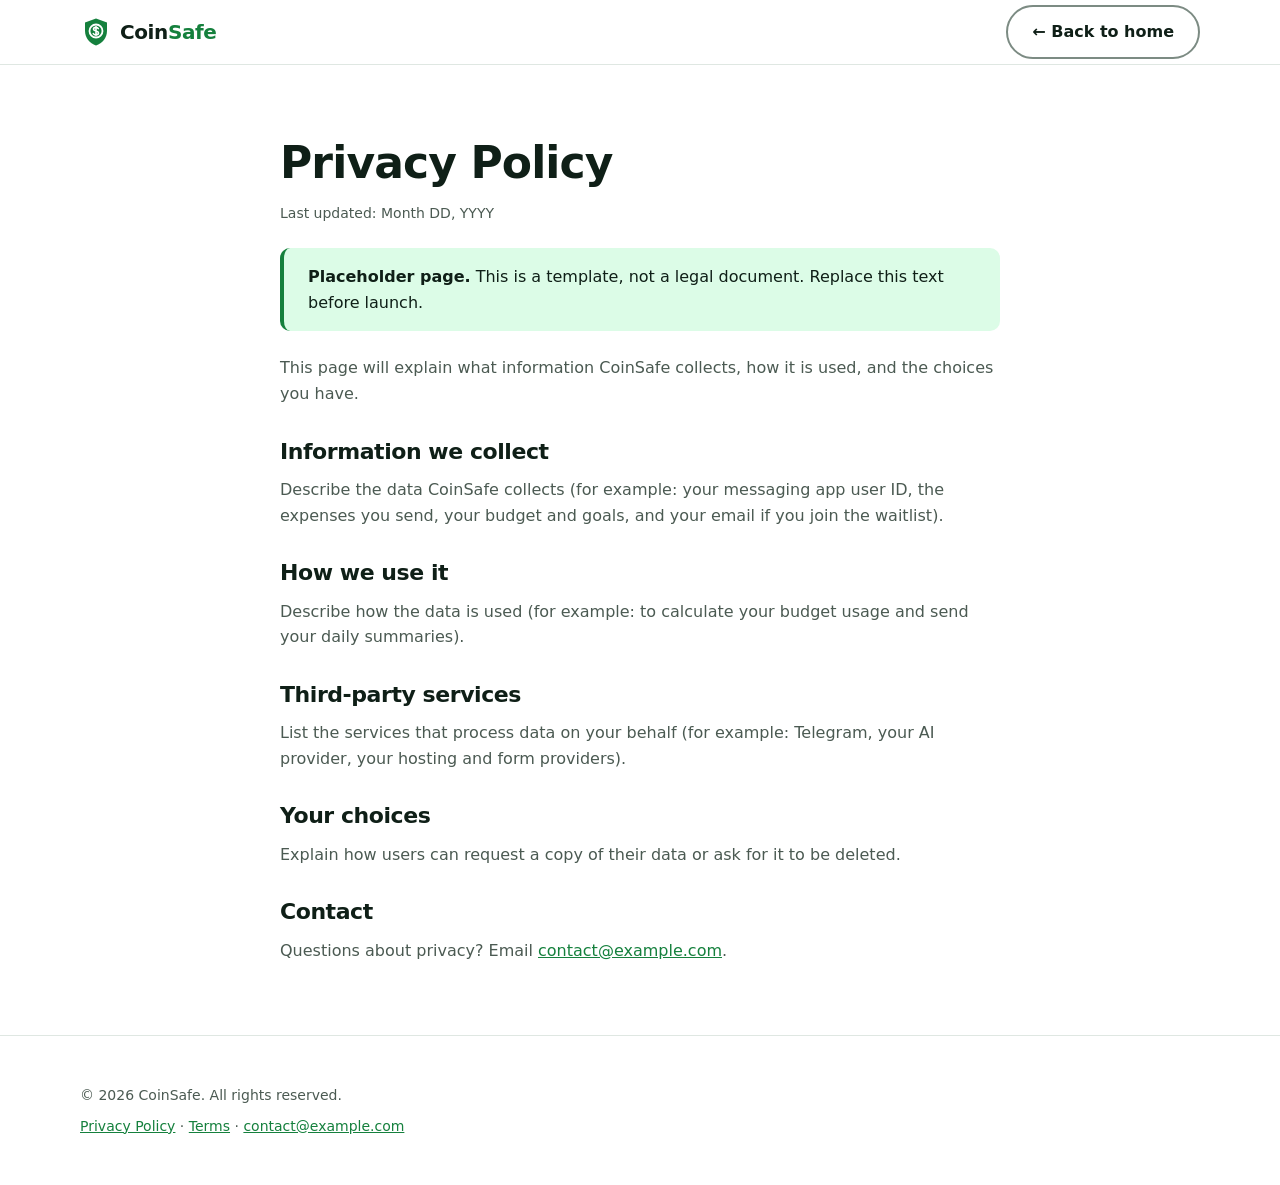
==== privacy.html @ c2e5a9f9 "Add footer and placeholder Privacy Policy and Terms pages Co-Authored-By: Claude Opus 5.5 <noreply@a" ====
<!DOCTYPE html>
<html lang="en">
<head>
  <meta charset="UTF-8">
  <meta name="viewport" content="width=device-width, initial-scale=1">
  <title>Privacy Policy — CoinSafe</title>
  <meta name="robots" content="noindex">
  <meta name="theme-color" content="#15803d">
  <meta name="color-scheme" content="light dark">
  <link rel="icon" href="assets/logo.svg" type="image/svg+xml">
  <link rel="stylesheet" href="styles.css">
  <script src="script.js" defer></script>
</head>
<body>
  <a class="skip-link" href="#main">Skip to main content</a>

  <header class="site-header">
    <div class="container header-inner">
      <a class="logo" href="index.html">
        <img src="assets/logo.svg" alt="" width="32" height="32">
        <span>Coin<span class="logo-accent">Safe</span></span>
      </a>
      <a class="btn btn--secondary" href="index.html">&larr; Back to home</a>
    </div>
  </header>

  <main id="main" class="container legal">
    <h1>Privacy Policy</h1>
    <p class="legal__updated">Last updated: <!-- TODO: date -->Month DD, YYYY</p>

    <!-- TODO: replace this whole page with your real Privacy Policy.
         Consider asking a lawyer to review it before launch. -->
    <div class="notice" role="note">
      <strong>Placeholder page.</strong> This is a template, not a legal document. Replace this text before launch.
    </div>

    <p>This page will explain what information CoinSafe collects, how it is used, and the choices you have.</p>

      <h2>Information we collect</h2>
      <p>Describe the data CoinSafe collects (for example: your messaging app user ID, the expenses you send, your budget and goals, and your email if you join the waitlist).</p>

      <h2>How we use it</h2>
      <p>Describe how the data is used (for example: to calculate your budget usage and send your daily summaries).</p>

      <h2>Third-party services</h2>
      <p>List the services that process data on your behalf (for example: Telegram, your AI provider, your hosting and form providers).</p>

      <h2>Your choices</h2>
      <p>Explain how users can request a copy of their data or ask for it to be deleted.</p>

      <h2>Contact</h2>
      <p>Questions about privacy? Email <a href="mailto:contact@example.com">contact@example.com</a>.</p>
  </main>

  <footer class="site-footer">
    <div class="container footer-bottom">
      <p>&copy; <span data-year>2026</span> CoinSafe. All rights reserved.</p>
      <p><a href="privacy.html">Privacy Policy</a> · <a href="terms.html">Terms</a> · <a href="mailto:contact@example.com">contact@example.com</a></p>
    </div>
  </footer>
</body>
</html>
---- styles.css ----
/* =========================================================
   CoinSafe — styles.css

   Mobile-first: the base styles are for small screens.
   Media queries with (min-width: ...) add layout for
   bigger screens.
   ========================================================= */


/* ---------------------------------------------------------
   1. Design tokens (CSS variables)
   Change a value here and it updates everywhere.
   --------------------------------------------------------- */
:root {
  /* Brand colors that never change between light/dark mode */
  --color-brand: #15803d;          /* logo, icon badges, user chat bubbles */
  --color-icon-muted: #64748b;     /* "coming soon" icons */

  /* Light mode (default) */
  --color-primary: #15803d;        /* buttons, links, accents */
  --color-primary-hover: #166534;
  --color-on-primary: #ffffff;     /* text placed on top of --color-primary */
  --color-primary-soft: #dcfce7;   /* light green backgrounds */
  --color-bg: #ffffff;
  --color-surface: #f4f7f5;        /* alternate sections */
  --color-surface-raised: #ffffff; /* cards */
  --color-text: #0f1f17;
  --color-muted: #4b5a52;
  --color-border: #dfe7e2;
  --color-input-border: #7c8b83;
  --color-error: #b91c1c;
  --chat-bg: #e8efea;

  --shadow-sm: 0 1px 2px rgb(15 31 23 / 0.06);
  --shadow: 0 8px 24px rgb(15 31 23 / 0.08);
  --shadow-lg: 0 24px 48px -12px rgb(15 31 23 / 0.22);

  /* Spacing scale (1rem = 16px) */
  --space-1: 0.25rem;
  --space-2: 0.5rem;
  --space-3: 0.75rem;
  --space-4: 1rem;
  --space-5: 1.5rem;
  --space-6: 2rem;
  --space-7: 3rem;
  --space-8: 4.5rem;
  --space-9: 6rem;

  --radius-sm: 10px;
  --radius: 14px;
  --radius-lg: 22px;
  --radius-full: 999px;

  --container: 1120px;
  --font-sans: system-ui, -apple-system, "Segoe UI", Roboto, "Helvetica Neue", Arial, sans-serif;
  --transition: 200ms ease;
}

/* Dark mode: follows the user's operating system setting.
   We only redefine the variables — every rule that uses them
   updates automatically. */
@media (prefers-color-scheme: dark) {
  :root {
    --color-primary: #4ade80;
    --color-primary-hover: #86efac;
    --color-on-primary: #052e16;
    --color-primary-soft: #133524;
    --color-bg: #0b1310;
    --color-surface: #111c17;
    --color-surface-raised: #16241e;
    --color-text: #e8f0eb;
    --color-muted: #a6b8ae;
    --color-border: #24352d;
    --color-input-border: #5f7268;
    --color-error: #f87171;
    --chat-bg: #0e1814;

    --shadow-sm: 0 1px 2px rgb(0 0 0 / 0.3);
    --shadow: 0 8px 24px rgb(0 0 0 / 0.35);
    --shadow-lg: 0 24px 48px -12px rgb(0 0 0 / 0.6);
  }
}


/* ---------------------------------------------------------
   2. Reset & base
   --------------------------------------------------------- */
*,
*::before,
*::after {
  box-sizing: border-box; /* padding/border are included in width */
}

* {
  margin: 0;
}

/* Smooth scrolling for menu links — only if the user is OK with motion */
@media (prefers-reduced-motion: no-preference) {
  html {
    scroll-behavior: smooth;
  }
}

body {
  font-family: var(--font-sans);
  font-size: 1rem;
  line-height: 1.6;
  color: var(--color-text);
  background: var(--color-bg);
  -webkit-font-smoothing: antialiased;
}

img,
svg {
  display: block;
  max-width: 100%;
}

a {
  color: var(--color-primary);
}

a:hover {
  color: var(--color-primary-hover);
}

button,
input {
  font: inherit;
  color: inherit;
}

h1,
h2,
h3 {
  line-height: 1.2;
  letter-spacing: -0.02em;
}

ul[role="list"],
ol[role="list"] {
  list-style: none;
  padding: 0;
}

/* A clear focus ring, shown only when navigating with the keyboard */
:focus-visible {
  outline: 3px solid var(--color-primary);
  outline-offset: 3px;
}

/* Stops the sticky header from covering section titles after a menu click */
[id] {
  scroll-margin-top: 80px;
}


/* ---------------------------------------------------------
   3. Reusable pieces (utilities & components)
   --------------------------------------------------------- */

/* Centers content and keeps a 1rem gap from the screen edges */
.container {
  width: min(100% - 2rem, var(--container));
  margin-inline: auto;
}

/* Hidden on screen, but still read by screen readers */
.visually-hidden {
  position: absolute !important;
  width: 1px;
  height: 1px;
  padding: 0;
  margin: -1px;
  overflow: hidden;
  clip: rect(0, 0, 0, 0);
  white-space: nowrap;
  border: 0;
}

.skip-link {
  position: absolute;
  top: -100px;
  left: var(--space-4);
  z-index: 100;
  padding: var(--space-3) var(--space-4);
  border-radius: var(--radius-sm);
  background: var(--color-brand);
  color: #fff;
  font-weight: 600;
}

.skip-link:focus {
  top: var(--space-4);
  color: #fff;
}

/* Sections */
.section {
  padding-block: var(--space-8);
}

.section--alt {
  background: var(--color-surface);
}

.section-header {
  max-width: 640px;
  margin: 0 auto var(--space-7);
  text-align: center;
}

.eyebrow {
  display: inline-block;
  margin-bottom: var(--space-2);
  font-size: 0.8125rem;
  font-weight: 700;
  letter-spacing: 0.08em;
  text-transform: uppercase;
  color: var(--color-primary);
}

/* clamp(min, preferred, max): font grows with the screen, within limits */
.section-title {
  font-size: clamp(1.75rem, 1.2rem + 2.5vw, 2.5rem);
}

.section-subtitle {
  margin-top: var(--space-3);
  font-size: 1.0625rem;
  color: var(--color-muted);
}

/* Buttons */
.btn {
  display: inline-flex;
  align-items: center;
  justify-content: center;
  gap: var(--space-2);
  min-height: 48px; /* big enough to tap with a thumb */
  padding: var(--space-3) var(--space-5);
  border: 2px solid transparent;
  border-radius: var(--radius-full);
  font-weight: 600;
  text-decoration: none;
  cursor: pointer;
  transition: background-color var(--transition), border-color var(--transition),
              color var(--transition), transform var(--transition);
}

.btn:active {
  transform: translateY(1px);
}

.btn--primary {
  background: var(--color-primary);
  color: var(--color-on-primary);
}

.btn--primary:hover {
  background: var(--color-primary-hover);
  color: var(--color-on-primary);
}

.btn--secondary {
  background: transparent;
  border-color: var(--color-input-border);
  color: var(--color-text);
}

.btn--secondary:hover {
  border-color: var(--color-primary);
  color: var(--color-primary);
}

.btn--lg {
  min-height: 56px;
  padding-inline: var(--space-6);
  font-size: 1.0625rem;
}

.btn--block {
  width: 100%;
}

/* Green square that holds a white icon */
.icon-badge {
  display: grid;
  place-items: center;
  flex-shrink: 0;
  width: 48px;
  height: 48px;
  border-radius: var(--radius);
  background: var(--color-brand);
}

.icon-badge img {
  width: 24px;
  height: 24px;
}

.icon-badge--lg {
  width: 56px;
  height: 56px;
}

.icon-badge--lg img {
  width: 28px;
  height: 28px;
}

/* Cards */
.card {
  padding: var(--space-6);
  border: 1px solid var(--color-border);
  border-radius: var(--radius-lg);
  background: var(--color-surface-raised);
  box-shadow: var(--shadow-sm);
}

.card h3 {
  font-size: 1.1875rem;
}

.card p {
  margin-top: var(--space-2);
  color: var(--color-muted);
}


/* ---------------------------------------------------------
   4. Header
   --------------------------------------------------------- */
.site-header {
  position: sticky; /* stays at the top while scrolling */
  top: 0;
  z-index: 50;
  border-bottom: 1px solid var(--color-border);
  background: var(--color-bg); /* fallback for older browsers */
  background: color-mix(in srgb, var(--color-bg) 90%, transparent);
  -webkit-backdrop-filter: blur(12px);
  backdrop-filter: blur(12px);
}

.header-inner {
  display: flex;
  flex-wrap: wrap;
  align-items: center;
  justify-content: space-between;
  gap: var(--space-2) var(--space-4);
  min-height: 64px;
}

.logo {
  display: inline-flex;
  align-items: center;
  gap: var(--space-2);
  font-size: 1.25rem;
  font-weight: 800;
  letter-spacing: -0.02em;
  color: var(--color-text);
  text-decoration: none;
}

.logo:hover {
  color: var(--color-text);
}

.logo svg {
  width: 32px;
  height: 32px;
}

.logo-accent {
  color: var(--color-primary);
}

/* Hamburger: hidden unless JavaScript is running (class "js" on <html>) */
.nav-toggle {
  display: none;
  flex-direction: column;
  justify-content: center;
  gap: 5px;
  width: 44px;
  height: 44px;
  padding: 0 11px;
  border: 1px solid var(--color-border);
  border-radius: var(--radius-sm);
  background: transparent;
  cursor: pointer;
}

.js .nav-toggle {
  display: inline-flex;
}

.nav-toggle__bar {
  display: block;
  width: 100%;
  height: 2px;
  border-radius: 2px;
  background: var(--color-text);
  transition: transform var(--transition), opacity var(--transition);
}

/* When open, the 3 bars turn into an "X" */
.nav-toggle[aria-expanded="true"] .nav-toggle__bar:nth-child(1) {
  transform: translateY(7px) rotate(45deg);
}

.nav-toggle[aria-expanded="true"] .nav-toggle__bar:nth-child(2) {
  opacity: 0;
}

.nav-toggle[aria-expanded="true"] .nav-toggle__bar:nth-child(3) {
  transform: translateY(-7px) rotate(-45deg);
}

/* Without JS the links simply wrap below the logo */
.site-nav {
  width: 100%;
}

.nav-list {
  display: flex;
  flex-wrap: wrap;
  gap: var(--space-1);
  padding-bottom: var(--space-2);
}

/* With JS (mobile): the menu becomes a dropdown, hidden until opened */
.js .site-nav {
  display: none;
  position: absolute;
  top: 100%;
  left: 0;
  right: 0;
  padding: var(--space-3) var(--space-4) var(--space-5);
  border-bottom: 1px solid var(--color-border);
  background: var(--color-bg);
  box-shadow: var(--shadow);
}

.js .site-nav.is-open {
  display: block;
}

.js .nav-list {
  flex-direction: column;
  padding: 0;
}

.nav-link {
  display: block;
  padding: var(--space-3);
  border-radius: var(--radius-sm);
  font-weight: 500;
  color: var(--color-text);
  text-decoration: none;
}

.nav-link:hover {
  background: var(--color-surface);
  color: var(--color-primary);
}

.nav-cta {
  margin-top: var(--space-2);
}

.nav-cta .btn {
  width: 100%;
}

/* Desktop: menu always visible, in a row */
@media (min-width: 900px) {
  .header-inner {
    flex-wrap: nowrap;
  }

  .js .nav-toggle {
    display: none;
  }

  .site-nav,
  .js .site-nav {
    display: block;
    position: static;
    width: auto;
    padding: 0;
    border: 0;
    background: none;
    box-shadow: none;
  }

  .nav-list,
  .js .nav-list {
    flex-direction: row;
    align-items: center;
    padding: 0;
  }

  .nav-link {
    padding: var(--space-2) var(--space-3);
  }

  .nav-cta {
    margin: 0 0 0 var(--space-3);
  }

  .nav-cta .btn {
    width: auto;
    min-height: 44px;
  }
}


/* ---------------------------------------------------------
   5. Hero
   --------------------------------------------------------- */
.hero {
  overflow: hidden;
  padding-block: var(--space-8) var(--space-9);
  /* soft green glow behind the content */
  background:
    radial-gradient(ellipse 80% 60% at 75% 0%, var(--color-primary-soft), transparent 70%),
    var(--color-bg);
}

.hero-inner {
  display: grid;
  align-items: center;
  gap: var(--space-7);
}

.hero-title {
  font-size: clamp(2.25rem, 1.4rem + 4.2vw, 3.75rem);
  font-weight: 800;
  letter-spacing: -0.035em;
}

.text-accent {
  color: var(--color-primary);
}

.hero-subtitle {
  max-width: 36rem;
  margin-top: var(--space-5);
  font-size: clamp(1.0625rem, 1rem + 0.4vw, 1.25rem);
  color: var(--color-muted);
}

.hero-actions {
  display: flex;
  flex-wrap: wrap;
  gap: var(--space-3);
  margin-top: var(--space-6);
}

.hero-actions .btn {
  flex: 1 1 auto; /* full-width buttons on small screens */
}

.hero-note {
  margin-top: var(--space-4);
  font-size: 0.9375rem;
  color: var(--color-muted);
}

/* The "daily summary" preview card */
.summary-card {
  max-width: 360px;
  margin-inline: auto;
  padding: var(--space-6);
  border: 1px solid var(--color-border);
  border-radius: var(--radius-lg);
  background: var(--color-surface-raised);
  box-shadow: var(--shadow-lg);
  transform: rotate(2deg);
}

.summary-card__header {
  display: flex;
  align-items: center;
  gap: var(--space-2);
  font-size: 0.875rem;
  font-weight: 600;
  color: var(--color-muted);
}

.summary-card__dot {
  width: 10px;
  height: 10px;
  border-radius: 50%;
  background: var(--color-primary);
  box-shadow: 0 0 0 4px var(--color-primary-soft);
}

.summary-card__label {
  margin-top: var(--space-5);
  font-size: 0.875rem;
  color: var(--color-muted);
}

.summary-card__value {
  font-size: 3rem;
  font-weight: 800;
  line-height: 1.1;
  letter-spacing: -0.03em;
}

.progress {
  height: 10px;
  margin-top: var(--space-3);
  overflow: hidden;
  border-radius: var(--radius-full);
  background: var(--color-border);
}

.progress__bar {
  width: var(--value, 0%);
  height: 100%;
  border-radius: inherit;
  background: var(--color-primary);
}

.summary-card__meta {
  margin-top: var(--space-2);
  font-size: 0.875rem;
  color: var(--color-muted);
}

.summary-card__list {
  display: grid;
  gap: var(--space-2);
  margin-top: var(--space-5);
  padding-top: var(--space-4);
  border-top: 1px solid var(--color-border);
  font-size: 0.9375rem;
}

.summary-card__list li {
  display: flex;
  justify-content: space-between;
}

@media (min-width: 900px) {
  .hero-inner {
    grid-template-columns: 1.15fr 0.85fr;
  }

  .hero-actions .btn {
    flex: 0 0 auto;
  }
}


/* ---------------------------------------------------------
   6. How it works
   --------------------------------------------------------- */
.steps {
  display: grid;
  gap: var(--space-5);
}

.step__top {
  display: flex;
  align-items: center;
  justify-content: space-between;
  margin-bottom: var(--space-5);
}

.step__number {
  padding: var(--space-1) var(--space-3);
  border-radius: var(--radius-full);
  background: var(--color-primary-soft);
  font-size: 0.8125rem;
  font-weight: 700;
  color: var(--color-primary);
}

@media (min-width: 768px) {
  .steps {
    grid-template-columns: repeat(3, 1fr);
  }
}


/* ---------------------------------------------------------
   7. Demo — phone mockup
   --------------------------------------------------------- */
.demo-inner {
  display: grid;
  align-items: center;
  gap: var(--space-7);
}

.checklist {
  display: grid;
  gap: var(--space-3);
  margin-top: var(--space-6);
}

.checklist li {
  display: flex;
  align-items: center;
  gap: var(--space-3);
  font-weight: 500;
}

/* The green check circle is a pseudo-element using check.svg */
.checklist li::before {
  content: "";
  flex-shrink: 0;
  width: 24px;
  height: 24px;
  border-radius: 50%;
  background: var(--color-brand) url("assets/icons/check.svg") center / 14px no-repeat;
}

.phone {
  position: relative;
  width: min(100%, 340px);
  margin-inline: auto;
  padding: 10px;
  border-radius: 44px;
  background: #0d1512;
  box-shadow: var(--shadow-lg), inset 0 0 0 2px #26332d;
}

/* The camera "notch" */
.phone::before {
  content: "";
  position: absolute;
  top: 20px;
  left: 50%;
  z-index: 1;
  width: 90px;
  height: 24px;
  border-radius: var(--radius-full);
  background: #0d1512;
  transform: translateX(-50%);
}

.phone__screen {
  display: flex;
  flex-direction: column;
  min-height: 580px;
  overflow: hidden;
  border-radius: 34px;
  background: var(--chat-bg);
}

.chat-header {
  display: flex;
  align-items: center;
  gap: var(--space-3);
  padding: 2.75rem var(--space-4) var(--space-3);
  border-bottom: 1px solid var(--color-border);
  background: var(--color-surface-raised);
}

.chat-header__avatar {
  width: 36px;
  height: 36px;
}

.chat-header__name {
  font-size: 0.9375rem;
  font-weight: 700;
  line-height: 1.2;
}

.chat-header__status {
  font-size: 0.75rem;
  color: var(--color-muted);
}

.chat {
  flex: 1;
  display: flex;
  flex-direction: column;
  gap: var(--space-2);
  padding: var(--space-4) var(--space-3);
}

.msg {
  max-width: 85%;
  padding: var(--space-2) var(--space-3);
  border-radius: 16px;
  font-size: 0.875rem;
  line-height: 1.45;
  box-shadow: var(--shadow-sm);
}

/* align-self pushes each bubble left (bot) or right (user) */
.msg--user {
  align-self: flex-end;
  border-bottom-right-radius: 4px;
  background: var(--color-brand);
  color: #fff;
}

.msg--bot {
  align-self: flex-start;
  border-bottom-left-radius: 4px;
  background: var(--color-surface-raised);
}

.msg__time {
  display: block;
  margin-top: 2px;
  font-size: 0.6875rem;
  text-align: right;
  color: var(--color-muted);
}

.msg--user .msg__time {
  color: #dcfce7;
}

.chat-input {
  display: flex;
  align-items: center;
  margin: var(--space-3);
  padding: var(--space-2) var(--space-2) var(--space-2) var(--space-4);
  border: 1px solid var(--color-border);
  border-radius: var(--radius-full);
  background: var(--color-surface-raised);
  font-size: 0.875rem;
  color: var(--color-muted);
}

.chat-input__send {
  display: grid;
  place-items: center;
  width: 32px;
  height: 32px;
  margin-left: auto;
  border-radius: 50%;
  background: var(--color-brand);
}

@media (min-width: 900px) {
  .demo-inner {
    grid-template-columns: 1fr 1fr;
  }
}


/* ---------------------------------------------------------
   8. Choose your app
   --------------------------------------------------------- */
.apps-grid {
  display: grid;
  gap: var(--space-5);
}

.app-card {
  position: relative;
  display: flex;
  flex-direction: column;
  align-items: flex-start;
  gap: var(--space-3);
  padding: var(--space-6);
  border: 1px solid var(--color-border);
  border-radius: var(--radius-lg);
  background: var(--color-surface-raised);
}

.app-card h3 {
  font-size: 1.25rem;
}

.app-card p {
  flex-grow: 1; /* pushes the button to the bottom so all cards line up */
  color: var(--color-muted);
}

.app-card .btn {
  margin-top: var(--space-3);
}

.app-card--active {
  border: 2px solid var(--color-primary);
  box-shadow: var(--shadow);
}

/* "Faded" look for coming-soon cards. We don't use opacity on the
   whole card, because that would make the text hard to read. */
.app-card--soon {
  border-style: dashed;
  background: var(--color-surface);
}

.app-card--soon .icon-badge {
  background: var(--color-icon-muted);
}

.app-card--soon h3 {
  color: var(--color-muted);
}

.badge {
  position: absolute;
  top: var(--space-5);
  right: var(--space-5);
  padding: var(--space-1) 0.625rem;
  border-radius: var(--radius-full);
  font-size: 0.75rem;
  font-weight: 700;
  letter-spacing: 0.02em;
}

.badge--live {
  background: var(--color-primary-soft);
  color: var(--color-primary);
}

.badge--soon {
  background: var(--color-border);
  color: var(--color-muted);
}

@media (min-width: 640px) {
  .apps-grid {
    grid-template-columns: repeat(2, 1fr);
  }
}

@media (min-width: 1024px) {
  .apps-grid {
    grid-template-columns: repeat(4, 1fr);
  }
}


/* ---------------------------------------------------------
   9. Waitlist dialog & form
   --------------------------------------------------------- */
.dialog {
  width: min(100% - 2rem, 440px);
  max-height: calc(100% - 2rem);
  margin: auto;
  padding: 0;
  border: 0;
  border-radius: var(--radius-lg);
  background: var(--color-surface-raised);
  color: var(--color-text);
  box-shadow: var(--shadow-lg);
}

.dialog::backdrop {
  background: rgb(5 20 13 / 0.6);
}

.dialog__content {
  position: relative;
  padding: var(--space-6);
}

.dialog__close {
  position: absolute;
  top: var(--space-3);
  right: var(--space-3);
  display: grid;
  place-items: center;
  width: 44px;
  height: 44px;
  border: 0;
  border-radius: 50%;
  background: transparent;
  color: var(--color-muted);
  cursor: pointer;
}

.dialog__close:hover {
  background: var(--color-surface);
  color: var(--color-text);
}

.dialog h2 {
  padding-right: var(--space-7);
  font-size: 1.5rem;
}

.dialog__text {
  margin-top: var(--space-2);
  color: var(--color-muted);
}

.waitlist-form {
  display: grid;
  gap: var(--space-5);
  margin-top: var(--space-5);
}

.field__label {
  display: block;
  margin-bottom: var(--space-2);
  font-weight: 600;
}

.input {
  width: 100%;
  min-height: 48px;
  padding: var(--space-3) var(--space-4);
  border: 1.5px solid var(--color-input-border);
  border-radius: var(--radius-sm);
  background: var(--color-bg);
}

.input::placeholder {
  color: var(--color-muted);
}

.input:focus-visible {
  border-color: var(--color-primary);
  outline-offset: 1px;
}

/* JS sets aria-invalid="true" when the value is wrong */
.input[aria-invalid="true"] {
  border-color: var(--color-error);
}

.fieldset {
  padding: 0;
  border: 0;
}

.checkbox-group {
  display: grid;
  gap: var(--space-2);
}

.checkbox {
  display: flex;
  align-items: center;
  gap: var(--space-3);
  min-height: 44px;
  padding: 0 var(--space-3);
  border: 1px solid var(--color-border);
  border-radius: var(--radius-sm);
  cursor: pointer;
}

/* :has() lets the label react to its checkbox being checked */
.checkbox:has(input:checked) {
  border-color: var(--color-primary);
  background: var(--color-primary-soft);
}

.checkbox input {
  width: 20px;
  height: 20px;
  accent-color: var(--color-brand);
}

.field__error {
  margin-top: var(--space-2);
  font-size: 0.875rem;
  font-weight: 500;
  color: var(--color-error);
}

.field__error:empty {
  margin: 0;
}

.form-error {
  margin-top: calc(var(--space-3) * -1);
  text-align: center;
}

.form-note {
  font-size: 0.8125rem;
  text-align: center;
  color: var(--color-muted);
}

.dialog__success {
  padding-top: var(--space-4);
  text-align: center;
}

.dialog__success:focus {
  outline: none;
}

.dialog__success h2 {
  padding-right: 0;
}

.dialog__success .btn {
  margin-top: var(--space-5);
}

.success-icon {
  display: inline-grid;
  place-items: center;
  width: 56px;
  height: 56px;
  margin-bottom: var(--space-4);
  border-radius: 50%;
  background: var(--color-brand);
}


/* ---------------------------------------------------------
   10. Features
   --------------------------------------------------------- */
.features-grid {
  display: grid;
  gap: var(--space-5);
}

.feature-card .icon-badge {
  margin-bottom: var(--space-5);
}

@media (min-width: 640px) {
  .features-grid {
    grid-template-columns: repeat(2, 1fr);
  }
}

@media (min-width: 1024px) {
  .features-grid {
    grid-template-columns: repeat(4, 1fr);
  }
}


/* ---------------------------------------------------------
   11. FAQ accordion
   --------------------------------------------------------- */
.faq-list {
  display: grid;
  gap: var(--space-3);
  max-width: 760px;
  margin-inline: auto;
}

.faq-item {
  border: 1px solid var(--color-border);
  border-radius: var(--radius);
  background: var(--color-surface-raised);
}

.faq-item[open] {
  border-color: var(--color-primary);
}

.faq-item summary {
  display: flex;
  align-items: center;
  justify-content: space-between;
  gap: var(--space-4);
  padding: var(--space-5);
  border-radius: inherit;
  font-size: 1.0625rem;
  font-weight: 600;
  list-style: none; /* removes the default triangle */
  cursor: pointer;
}

.faq-item summary::-webkit-details-marker {
  display: none; /* removes the triangle in Safari */
}

/* Our own "+" icon, which rotates into an "×" when open */
.faq-item summary::after {
  content: "+";
  flex-shrink: 0;
  display: grid;
  place-items: center;
  width: 28px;
  height: 28px;
  border-radius: 50%;
  background: var(--color-primary-soft);
  font-size: 1.25rem;
  font-weight: 500;
  line-height: 1;
  color: var(--color-primary);
  transition: transform var(--transition);
}

.faq-item[open] summary::after {
  transform: rotate(45deg);
}

.faq-answer {
  padding: 0 var(--space-5) var(--space-5);
  color: var(--color-muted);
}


/* ---------------------------------------------------------
   12. Footer
   --------------------------------------------------------- */
.site-footer {
  padding-block: var(--space-7);
  border-top: 1px solid var(--color-border);
  font-size: 0.9375rem;
}

.footer-inner {
  display: grid;
  gap: var(--space-6);
}

.footer-brand .logo img {
  width: 32px;
  height: 32px;
}

.footer-tagline {
  margin-top: var(--space-2);
  color: var(--color-muted);
}

.footer-links {
  display: flex;
  flex-wrap: wrap;
  gap: var(--space-2) var(--space-5);
}

.footer-links a {
  display: inline-block;
  padding-block: var(--space-1);
  color: var(--color-text);
  text-underline-offset: 3px;
}

.footer-links a:hover {
  color: var(--color-primary);
}

.footer-bottom {
  display: grid;
  gap: var(--space-2);
  font-size: 0.875rem;
  color: var(--color-muted);
}

.footer-inner .footer-bottom {
  padding-top: var(--space-5);
  border-top: 1px solid var(--color-border);
}

@media (min-width: 768px) {
  .footer-inner {
    grid-template-columns: 1fr auto;
    align-items: start;
  }

  .footer-inner .footer-bottom {
    grid-column: 1 / -1; /* spans both columns */
  }
}


/* ---------------------------------------------------------
   13. Legal pages (privacy.html, terms.html)
   --------------------------------------------------------- */
.legal {
  max-width: 720px;
  padding-block: var(--space-8);
}

.legal h1 {
  font-size: clamp(2rem, 1.5rem + 2vw, 2.75rem);
}

.legal h2 {
  margin-top: var(--space-6);
  font-size: 1.375rem;
}

.legal p {
  margin-top: var(--space-3);
  color: var(--color-muted);
}

.legal__updated {
  font-size: 0.875rem;
}

.notice {
  margin-block: var(--space-5);
  padding: var(--space-4) var(--space-5);
  border-left: 4px solid var(--color-primary);
  border-radius: var(--radius-sm);
  background: var(--color-primary-soft);
}
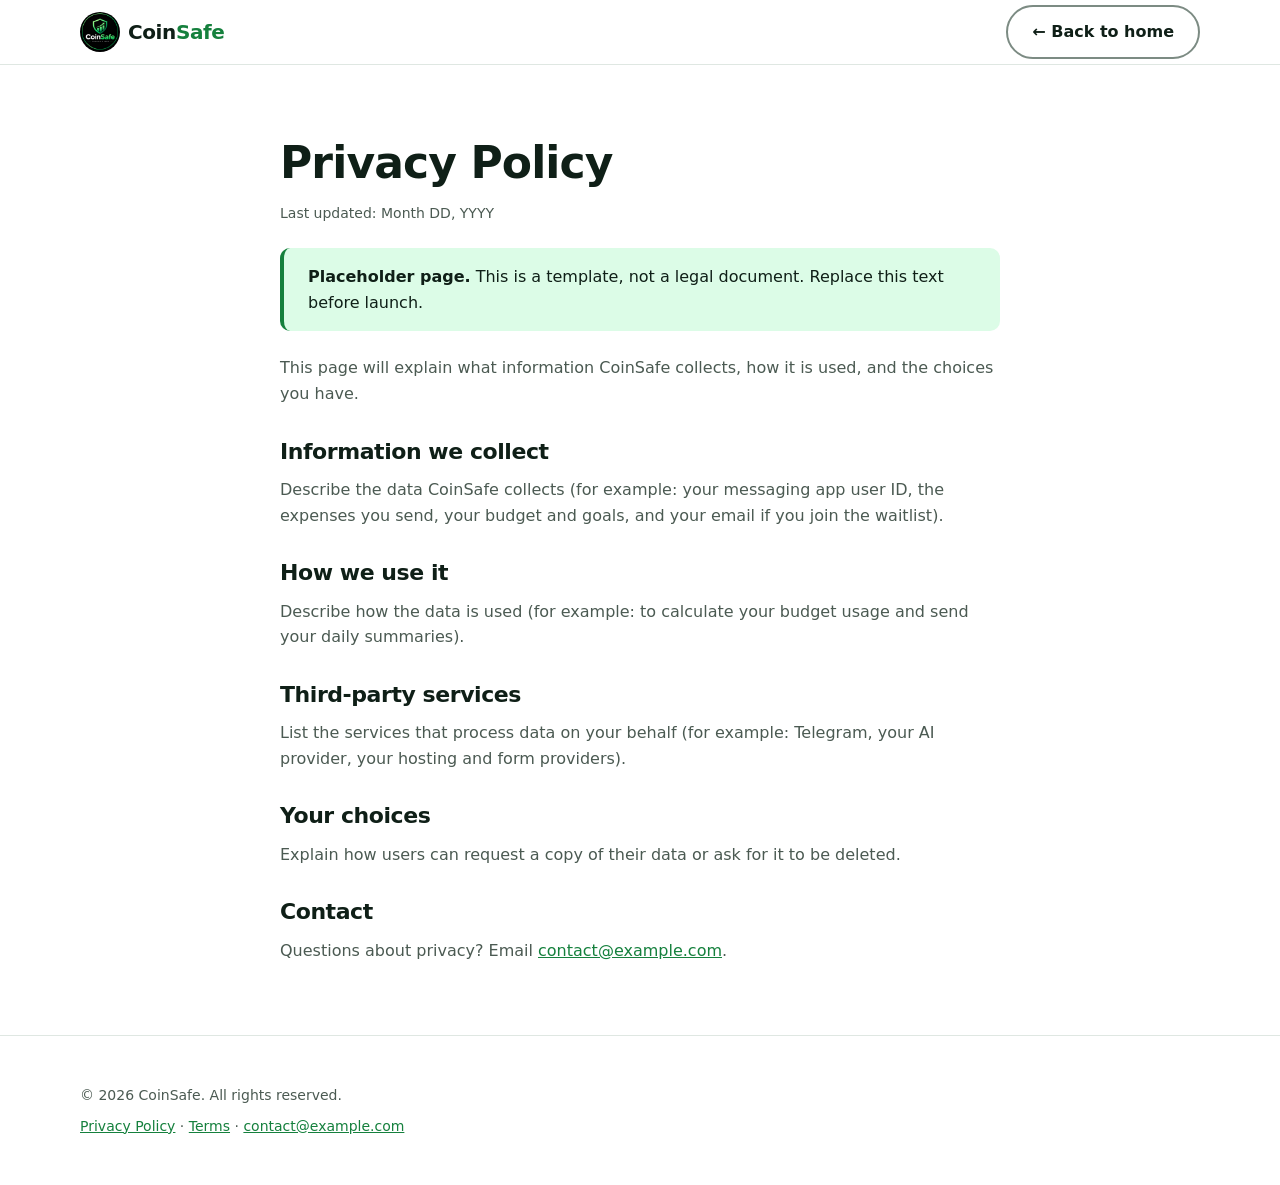
==== commit 06439127: "Replace SVG logo with the new CoinSafe logo image Use images/logo-256.png (resized from images/logo." ====
--- a/privacy.html
+++ b/privacy.html
@@ -7,7 +7,8 @@
   <meta name="robots" content="noindex">
   <meta name="theme-color" content="#15803d">
   <meta name="color-scheme" content="light dark">
-  <link rel="icon" href="assets/logo.svg" type="image/svg+xml">
+  <link rel="icon" href="images/logo-256.png" type="image/png">
+  <link rel="apple-touch-icon" href="images/logo-256.png">
   <link rel="stylesheet" href="styles.css">
   <script src="script.js" defer></script>
 </head>
@@ -17,7 +18,7 @@
   <header class="site-header">
     <div class="container header-inner">
       <a class="logo" href="index.html">
-        <img src="assets/logo.svg" alt="" width="32" height="32">
+        <img src="images/logo-256.png" alt="" width="40" height="40">
         <span>Coin<span class="logo-accent">Safe</span></span>
       </a>
       <a class="btn btn--secondary" href="index.html">&larr; Back to home</a>
--- a/styles.css
+++ b/styles.css
@@ -367,9 +367,12 @@
   color: var(--color-text);
 }
 
-.logo svg {
-  width: 32px;
-  height: 32px;
+/* The logo image is a round badge on a black square:
+   border-radius: 50% trims the black corners */
+.logo img {
+  width: 40px;
+  height: 40px;
+  border-radius: 50%;
 }
 
 .logo-accent {
@@ -764,6 +767,7 @@
 .chat-header__avatar {
   width: 36px;
   height: 36px;
+  border-radius: 50%;
 }
 
 .chat-header__name {
@@ -1211,11 +1215,6 @@
   gap: var(--space-6);
 }
 
-.footer-brand .logo img {
-  width: 32px;
-  height: 32px;
-}
-
 .footer-tagline {
   margin-top: var(--space-2);
   color: var(--color-muted);
@@ -1295,3 +1294,62 @@
   border-radius: var(--radius-sm);
   background: var(--color-primary-soft);
 }
+
+
+/* ---------------------------------------------------------
+   14. Scroll animations
+   Elements with class "reveal" start invisible and slide in
+   when script.js adds "is-visible". The ".js" prefix means:
+   only hide them if JavaScript is running to show them again.
+   --------------------------------------------------------- */
+.js .reveal {
+  opacity: 0;
+  transform: translateY(24px);
+  transition: opacity 0.7s ease, transform 0.7s ease;
+}
+
+.js .reveal.is-visible {
+  opacity: 1;
+  transform: none;
+}
+
+/* Cards in a group appear one after another */
+.reveal-group > .reveal:nth-child(2) { transition-delay: 0.1s; }
+.reveal-group > .reveal:nth-child(3) { transition-delay: 0.2s; }
+.reveal-group > .reveal:nth-child(4) { transition-delay: 0.3s; }
+
+/* Chat bubbles pop in one by one, like a real conversation */
+.js .phone .msg {
+  opacity: 0;
+  transform: translateY(10px);
+  transition: opacity 0.4s ease, transform 0.4s ease;
+}
+
+.js .phone.is-visible .msg {
+  opacity: 1;
+  transform: none;
+}
+
+.js .phone.is-visible .msg:nth-child(1) { transition-delay: 0.4s; }
+.js .phone.is-visible .msg:nth-child(2) { transition-delay: 1s; }
+.js .phone.is-visible .msg:nth-child(3) { transition-delay: 1.6s; }
+.js .phone.is-visible .msg:nth-child(4) { transition-delay: 2.2s; }
+.js .phone.is-visible .msg:nth-child(5) { transition-delay: 2.8s; }
+
+/* Respect users who asked their system for less motion */
+@media (prefers-reduced-motion: reduce) {
+  *,
+  *::before,
+  *::after {
+    transition-duration: 0.01ms !important;
+    transition-delay: 0s !important;
+    animation-duration: 0.01ms !important;
+    animation-iteration-count: 1 !important;
+  }
+
+  .js .reveal,
+  .js .phone .msg {
+    opacity: 1;
+    transform: none;
+  }
+}
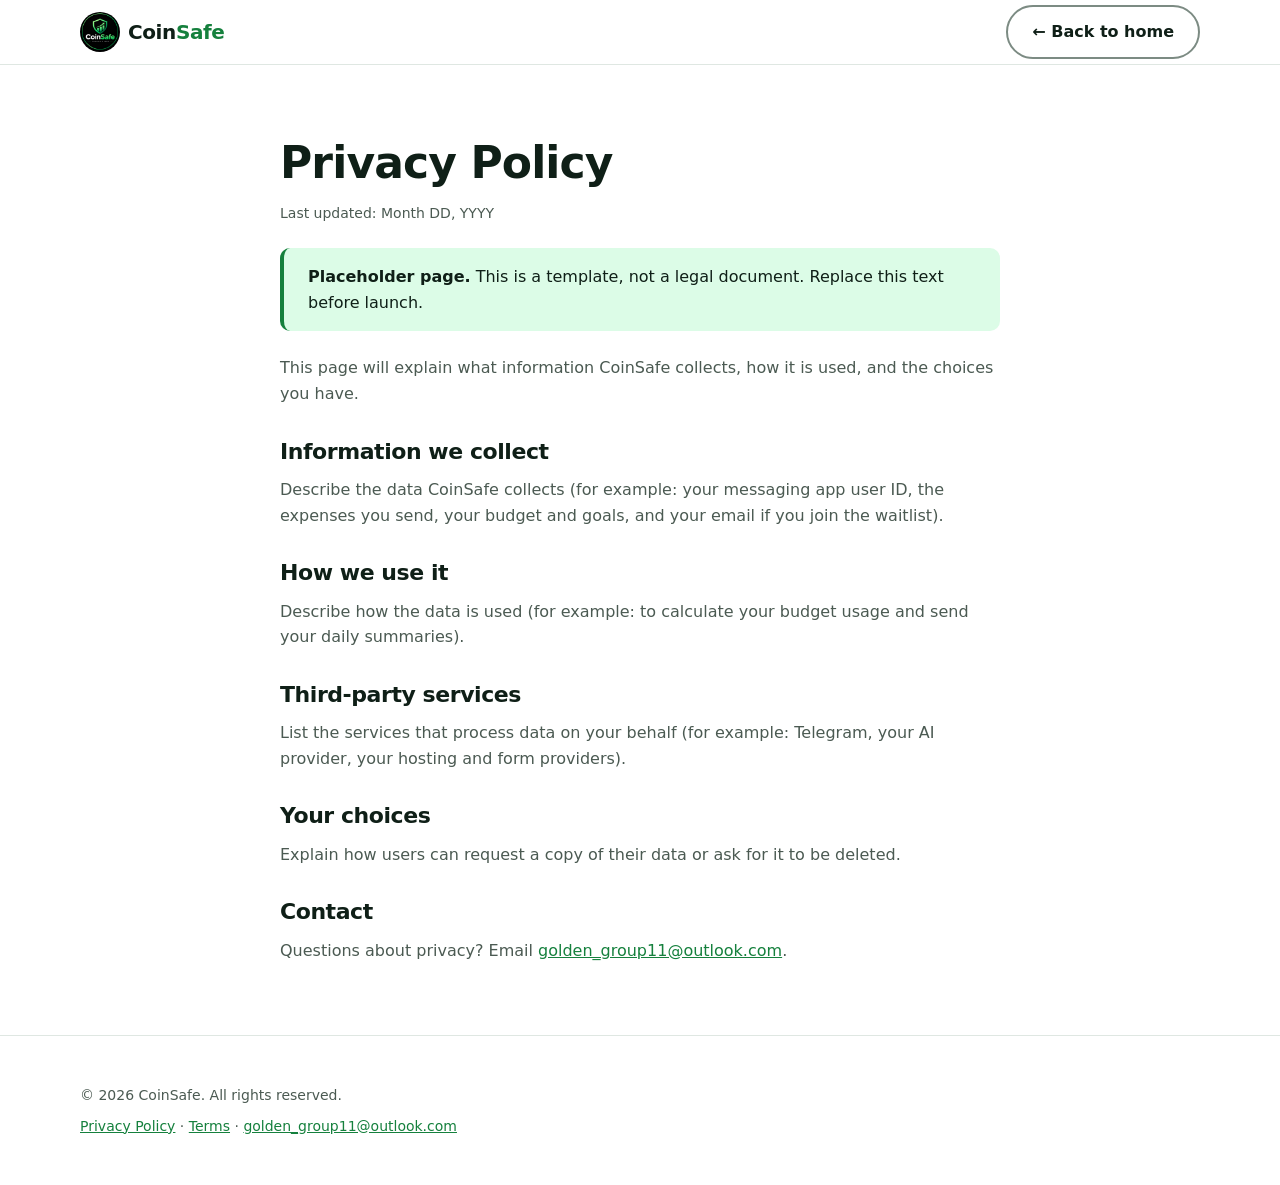
==== commit b1dfb408: "Use real contact email in footer and legal pages Co-Authored-By: Claude Opus 5.5 <noreply@anthropic." ====
--- a/privacy.html
+++ b/privacy.html
@@ -50,13 +50,13 @@
       <p>Explain how users can request a copy of their data or ask for it to be deleted.</p>
 
       <h2>Contact</h2>
-      <p>Questions about privacy? Email <a href="mailto:contact@example.com">contact@example.com</a>.</p>
+      <p>Questions about privacy? Email <a href="mailto:golden_group11@outlook.com">golden_group11@outlook.com</a>.</p>
   </main>
 
   <footer class="site-footer">
     <div class="container footer-bottom">
       <p>&copy; <span data-year>2026</span> CoinSafe. All rights reserved.</p>
-      <p><a href="privacy.html">Privacy Policy</a> · <a href="terms.html">Terms</a> · <a href="mailto:contact@example.com">contact@example.com</a></p>
+      <p><a href="privacy.html">Privacy Policy</a> · <a href="terms.html">Terms</a> · <a href="mailto:golden_group11@outlook.com">golden_group11@outlook.com</a></p>
     </div>
   </footer>
 </body>
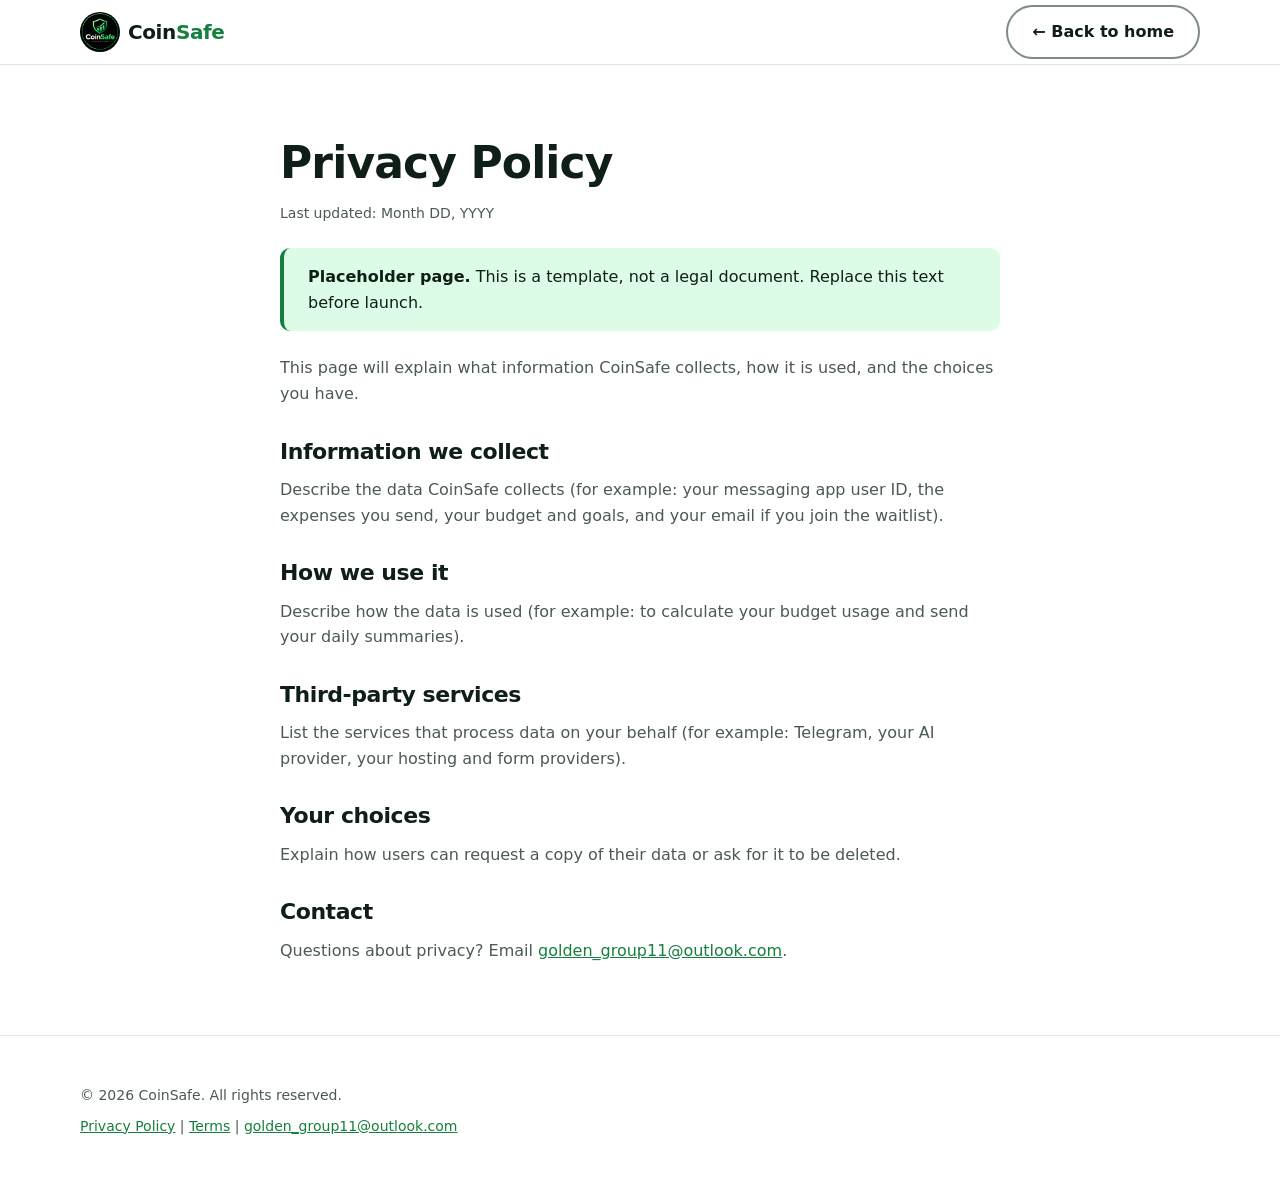
==== commit 6b1242b6: "Rewrite site copy in a plainer voice Remove em dashes, middle-dot separators, curly quotes and emoji" ====
--- a/privacy.html
+++ b/privacy.html
@@ -3,7 +3,7 @@
 <head>
   <meta charset="UTF-8">
   <meta name="viewport" content="width=device-width, initial-scale=1">
-  <title>Privacy Policy — CoinSafe</title>
+  <title>Privacy Policy | CoinSafe</title>
   <meta name="robots" content="noindex">
   <meta name="theme-color" content="#15803d">
   <meta name="color-scheme" content="light dark">
@@ -56,7 +56,7 @@
   <footer class="site-footer">
     <div class="container footer-bottom">
       <p>&copy; <span data-year>2026</span> CoinSafe. All rights reserved.</p>
-      <p><a href="privacy.html">Privacy Policy</a> · <a href="terms.html">Terms</a> · <a href="mailto:golden_group11@outlook.com">golden_group11@outlook.com</a></p>
+      <p><a href="privacy.html">Privacy Policy</a> | <a href="terms.html">Terms</a> | <a href="mailto:golden_group11@outlook.com">golden_group11@outlook.com</a></p>
     </div>
   </footer>
 </body>
--- a/styles.css
+++ b/styles.css
@@ -1,5 +1,5 @@
 /* =========================================================
-   CoinSafe — styles.css
+   CoinSafe styles.css
 
    Mobile-first: the base styles are for small screens.
    Media queries with (min-width: ...) add layout for
@@ -57,7 +57,7 @@
 }
 
 /* Dark mode: follows the user's operating system setting.
-   We only redefine the variables — every rule that uses them
+   We only redefine the variables, and every rule that uses them
    updates automatically. */
 @media (prefers-color-scheme: dark) {
   :root {
@@ -95,7 +95,7 @@
   margin: 0;
 }
 
-/* Smooth scrolling for menu links — only if the user is OK with motion */
+/* Smooth scrolling for menu links: only if the user is OK with motion */
 @media (prefers-reduced-motion: no-preference) {
   html {
     scroll-behavior: smooth;
@@ -691,7 +691,7 @@
 
 
 /* ---------------------------------------------------------
-   7. Demo — phone mockup
+   7. Demo: phone mockup
    --------------------------------------------------------- */
 .demo-inner {
   display: grid;
